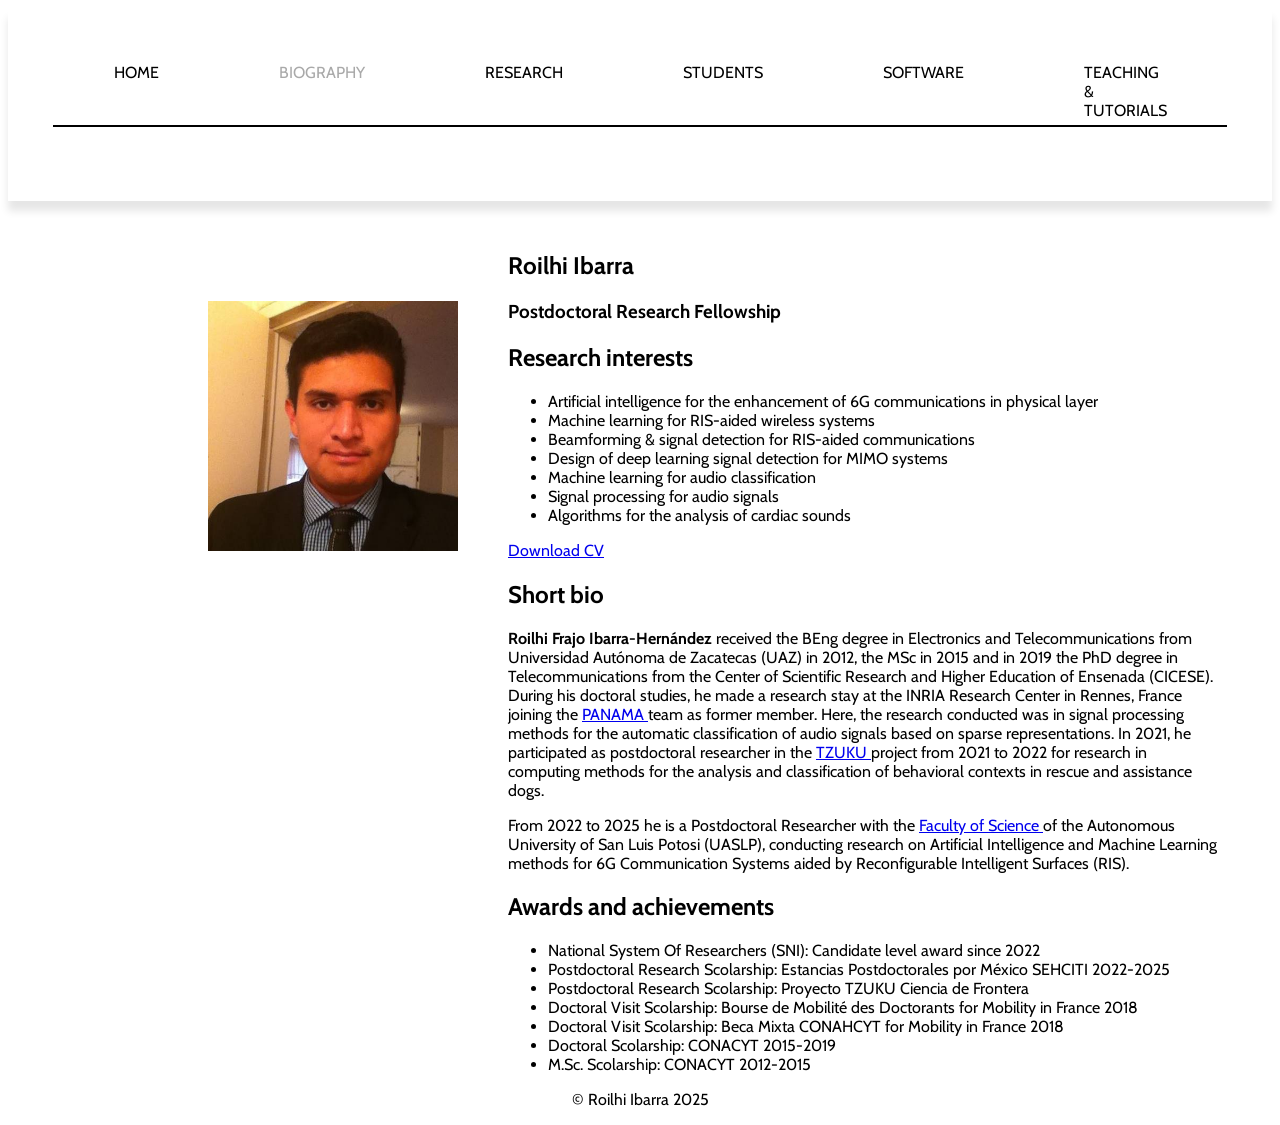
==== biography.html @ 7169e662 "first commit" ====
<!DOCTYPE html>
<html lang="en">
<head>
    <meta charset="UTF-8">
    <meta name="viewport" content="width=device-width, initial-scale=1.0">
    <title>Roilhi Ibarra | Biography </title>
    <link rel="stylesheet" href="./css/style.css">
</head>
<body>
    <div class="horizontal-menu-box">
    <nav class="horizontal-menu">
            <ul>
                <li> <a href="index.html" class="no-style">  HOME  </li>
                <li class="horizontal-menu active"> <a href="biography.html" class="no-style"> BIOGRAPHY </a> </li>
                <li> <a href="research.html" class="no-style"> RESEARCH </a> </li>
                <li> <a href="students.html" class="no-style"> STUDENTS </a> </li>
                <li> <a href="portfolio.html" class="no-style"> SOFTWARE </a></li>
                <li> <a href="teaching_tutorials.html" class="no-style"> TEACHING & TUTORIALS </a></li>
            </ul>
        </nav>
        <div class="slider-container">
            EN <label class="switch">
                 <input type="checkbox">
                 <span class="slider"> </span>
             </label>
             ES
         </div>
    </div>
        <div class="prof_pic"> 
            <img src="roilhi_profile.jpg" alt="profile_pic" style="width:250px;height:250px;" class="badge_image">
        </div>
    <div class="bio-container">
        <h2> Roilhi Ibarra </h2>
        <h3> Postdoctoral Research Fellowship </h3>
        <h2> Research interests </h2>
        <ul>
            <li> Artificial intelligence for the enhancement of 6G communications in physical layer </li>
            <li> Machine learning for RIS-aided wireless systems </li>
            <li> Beamforming & signal detection for RIS-aided communications </li>
            <li> Design of deep learning signal detection for MIMO systems </li>
            <li> Machine learning for audio classification </li>
            <li> Signal processing for audio signals </li>
            <li> Algorithms for the analysis of cardiac sounds </li>
        </ul>

        <a href="Roilhi_ExtendedCV.pdf" download> Download CV </a>

        <h2> Short bio </h2>
        <p>
        <b> Roilhi Frajo Ibarra-Hernández </b> received the BEng degree in Electronics and Telecommunications from 
        Universidad Autónoma de Zacatecas (UAZ) in 2012, the MSc in 2015 and in 2019 the PhD degree in Telecommunications 
        from the Center of Scientific Research and Higher Education of Ensenada (CICESE). During his doctoral studies, he made a
        research stay at the INRIA Research Center in Rennes, France joining the <a href="https://team.inria.fr/panama/team-members/"> 
        PANAMA </a> team as former member. Here, the research conducted was in signal processing methods for the automatic classification 
        of audio signals based on sparse representations.
        In 2021, he participated as postdoctoral researcher in the <a href="https://tzuku.cicese.mx/"> TZUKU </a> project from 2021 to 2022 for research 
        in computing methods for the analysis and classification of behavioral contexts in rescue and assistance dogs. 
        </p>
        <p>
        From 2022 to 2025 he is a Postdoctoral Researcher with the <a href="http://www.fc.uaslp.mx/"> Faculty of Science </a> of the Autonomous 
        University of San Luis Potosi (UASLP), conducting research on Artificial Intelligence and Machine Learning methods for 6G 
        Communication Systems aided by Reconfigurable Intelligent Surfaces (RIS).
        </p>
        <!-- <p> He is currently a full-time professor at the Faculty of Engineering in the National Autonomous University
            of Mexico (UNAM).
        </p>-->
        <h2> Awards and achievements </h2>
        <ul> 
            <li> National System Of Researchers (SNI): Candidate level award since 2022 </li>
            <li> Postdoctoral Research Scolarship: Estancias Postdoctorales por México SEHCITI 2022-2025</li>
            <li> Postdoctoral Research Scolarship: Proyecto TZUKU Ciencia de Frontera </li>
            <li> Doctoral Visit Scolarship: Bourse de Mobilité des Doctorants for Mobility in France 2018 </li>
            <li> Doctoral Visit Scolarship: Beca Mixta CONAHCYT for Mobility in France 2018 </li>
            <li> Doctoral Scolarship: CONACYT 2015-2019 </li>
            <li> M.Sc. Scolarship: CONACYT 2012-2015</li>
        </ul>

    </div>
    <footer>
            <p> &copy; Roilhi Ibarra 2025 </p>
    </footer>
</body>
</html>
---- css/style.css ----
@import url('https://fonts.googleapis.com/css2?family=Cabin:wght@400;700&display=swap'); 

@import url('https://fonts.cdnfonts.com/css/chakra-petch');
/* Font type */
body {
    font-family: 'Cabin', sans-serif;
}

/* My navigation menu */ 
.horizontal-menu-box{
    background-color: #ffffff;
    box-shadow: 0px 10px 8px rgba(0,0,0,0.1);
    padding: 20px;
    position: relative;
}
/*
.horizontal-menu{
    background-color: #ffffff;
    box-shadow: 0px 4px 6px rgba(0,0,0,0.1);
    padding: 0;
}
*/
.horizontal-menu ul {
    list-style-type: none;
    margin: 25px;
    display: flex;
    justify-content: center;
    border-bottom: 2.5px solid #000000;
    padding: 5px;
}

.horizontal-menu li{
    float: left;
    margin-top: 5px;
    margin-right: 60px;
    margin-left: 60px;
}

.horizontal-menu li:hover{
    color: gray;
}

a.no-style{
    color:inherit;
    text-decoration: none;
    cursor: default;
}


.horizontal-menu li.active{
    color: darkgray;
}

.background-container {
    background-image: url('/img/bg_ai_website.svg'); /* Replace 'your-image.jpg' with the path to your image */
    background-size: cover; /* Ensures the image covers the entire container */
    background-position: center; /* Centers the image */
    background-repeat: repeat; 
    height: 650px; /* Set the height of the container */
    display: flex;
    flex-direction: column;
    justify-content: center;
    align-items: center;
}
.background-container img{
    margin-top: -200px;
}

.background-container h1{
    margin-top: -15 px;
    font-size: 65;
}
.background-container p{
    font-family: Chakra Petch Medium;
    font-size: 24;
    margin-top: -15px;
    background-color: #ffffff;
}

.background-container hr{
    display: block;
    margin-top: 0.5em;
    margin-bottom: 0.5em;
    margin-left: auto;
    margin-right: auto;
    border-style: inset;
    border-width: 3px;
}

.background-container ul{
    list-style-type: none;
    display: flex;
    justify-content: center;
    margin: 10px;
    padding: 10px;
    margin-top: 40px;
    margin-left: 15px;
    margin-right: 20px;
}


.icon-container {
    display: inline-block;
    text-align: center;
}

.icon {
    width: 50px; /* Set the size of your icon */
    height: 50px; /* Maintain the aspect ratio */
    transition: transform 0.3s ease; /* Smooth scaling effect */
}

.icon:hover {
    transform: scale(1.2); /* Increase size by 20% */
}


.switch{
    position: relative;
    display: inline-block;
    width: 45px;
    height: 29px;
}

.switch input{
    opacity: 0;
    width: 0;
    height: 0;
}

.slider{
    position: absolute;
    cursor: pointer;
    top: 0;
    left: 0;
    right: 0;
    bottom: 0;
    background-color: #ccc;
    -webkit-transition: .4s;
    transition: 4s;
}

.slider:before{
    position: absolute;
    content: "";
    height: 18px;
    width: 18px;
    bottom: 3px;
    top: 4px;
    background-color: white;
    -webkit-transition: .4s;
    transition: .4s;
}

input:checked + .slider{
    background-color: #ccc;
}

input:focus + .slider{
    box-shadow: 0 0 1px #ccc;
}

input:checked + .slider:before{
    -webkit-transform: translateX(26px);
    -ms-transform: translateX(26px);
    transform: translateX(26px);
}
/* Slider round */
.slider.round{
    border-radius: 34px;
}

.slider.round:before{
    border-radius: 50%;
}

.slider-container{
    position: relative;
    margin-right: 0;
    margin-left: 0;
    top: 0;
    left: 1275px;
}
footer {
  text-align: center;
}
.bio-container{
    margin-top: 50px;
    margin-left: 500px;
    margin-right: 50px;
}

.content-container{
    margin-top: 50px;
    margin-left: 350px;
    margin-right: 100px;
}
.prof_pic{
    float: left;
    margin-top: 100px;
    margin-left: 200px;
}
.badge_image.img {
    display: block;
    border-radius: 40%;
}

.column {
  float: left;
  width: 75%;
  padding: 0 10px;
}

/* Remove extra left and right margins, due to padding in columns */
.row {margin: 0 -5px;}

/* Clear floats after the columns */
.row:after {
  content: "";
  display: table;
  clear: both;
}

/* Style the counter cards */
.card {
  box-shadow: 0 4px 8px 0 rgba(0, 0, 0, 0.2); /* this adds the "card" effect */
  padding: 16px;
  text-align: center;
  background-color: #ffffff;
  margin-bottom: 30px;
}

/* Responsive columns - one column layout (vertical) on small screens */
@media screen and (max-width: 600px) {
  .column {
    width: 100%;
    display: block;
    margin-bottom: 20px;
  }
}
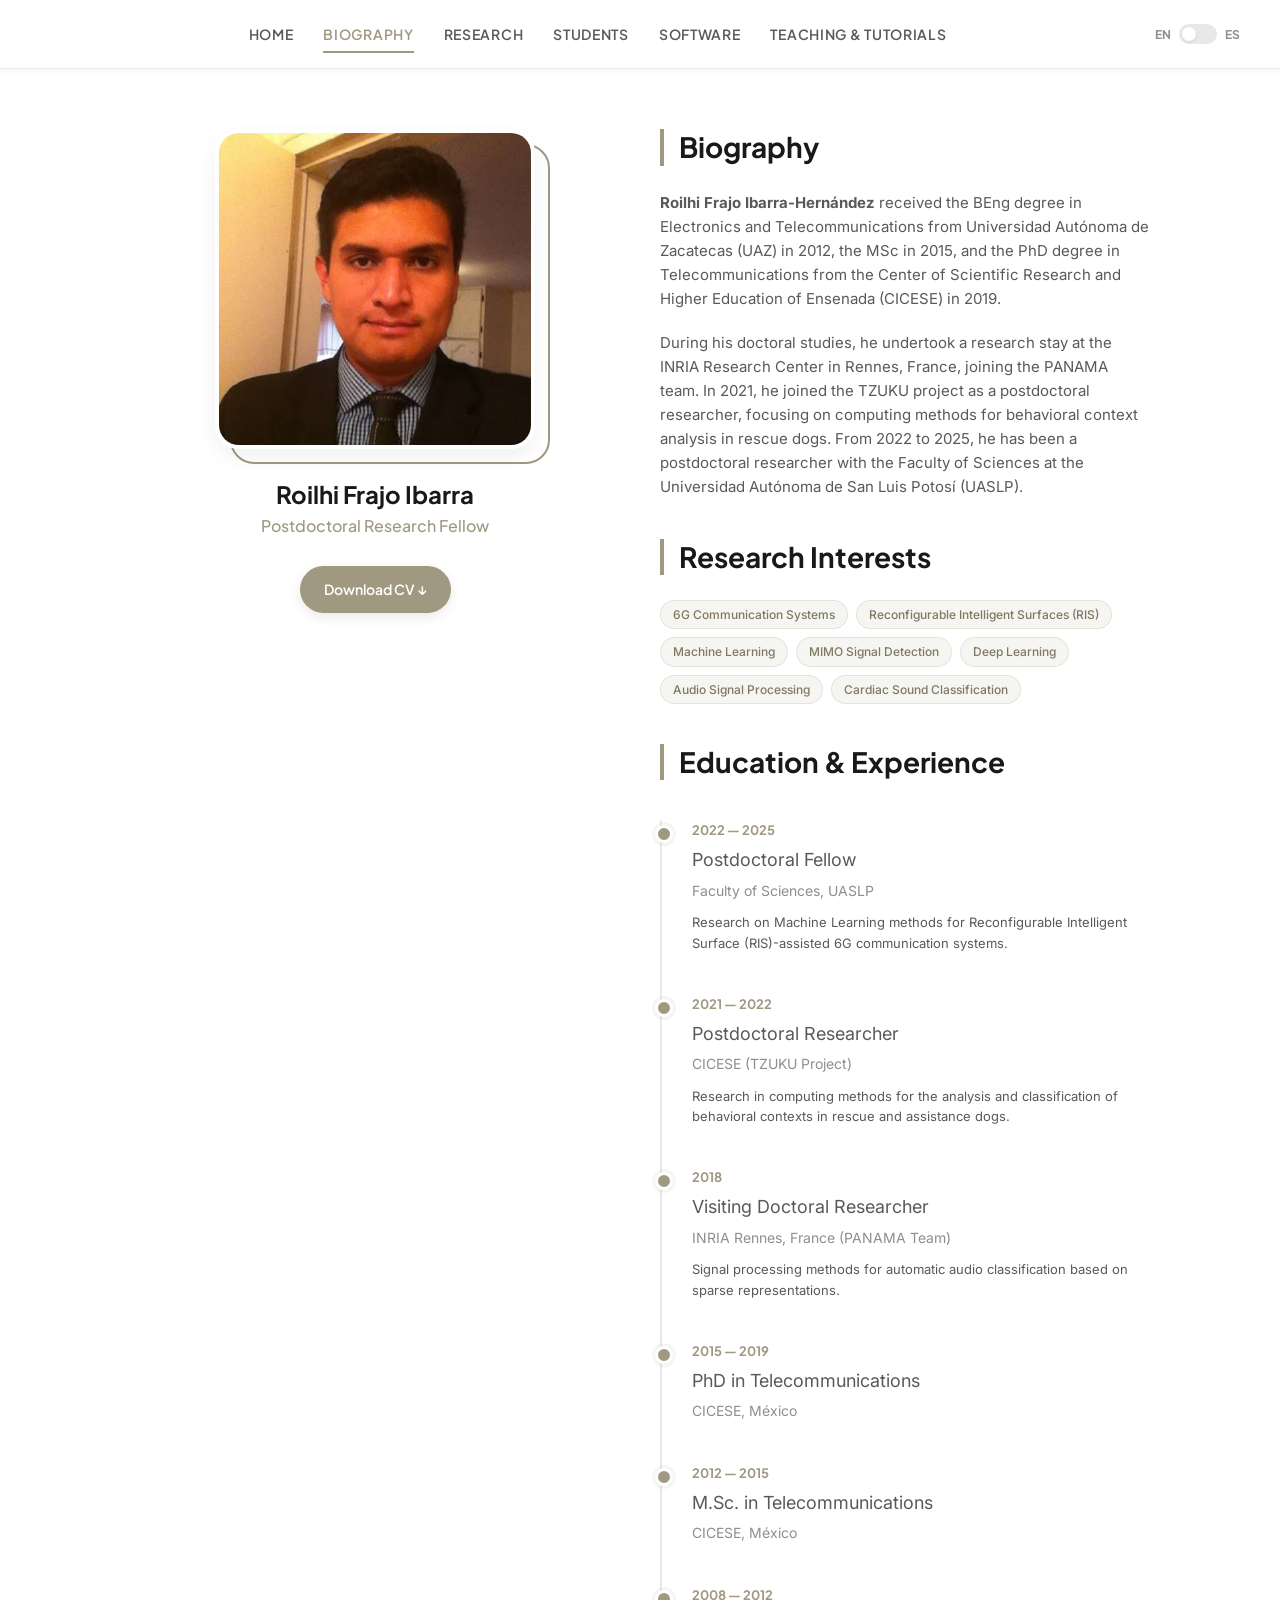
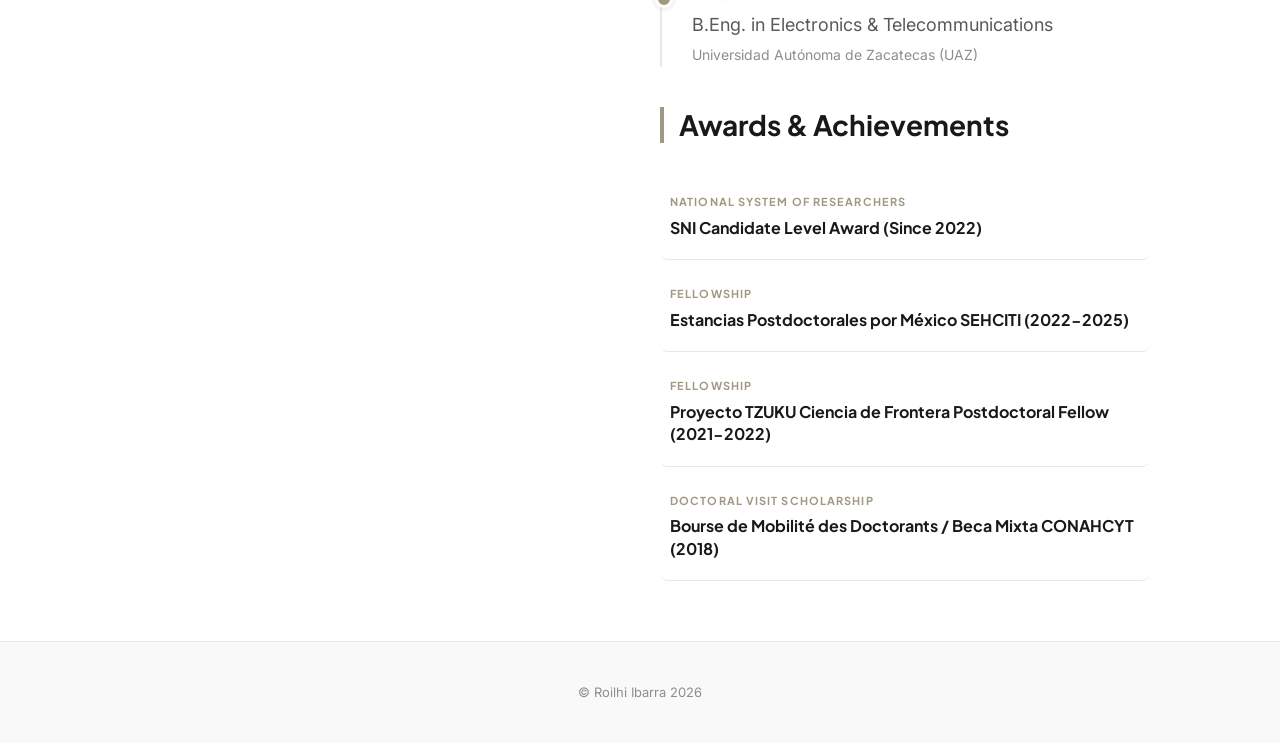
==== commit 20fb9c91: "Redesign portfolio with warm-minimalist aesthetic inspired by Behance mockup" ====
--- a/biography.html
+++ b/biography.html
@@ -3,81 +3,132 @@
 <head>
     <meta charset="UTF-8">
     <meta name="viewport" content="width=device-width, initial-scale=1.0">
-    <title>Roilhi Ibarra | Biography </title>
+    <title>Roilhi Ibarra | Biography</title>
     <link rel="stylesheet" href="./css/style.css">
+    <link rel="icon" type="image/x-icon" href="/img/Logo_RFIH.ico">
 </head>
 <body>
     <div class="horizontal-menu-box">
-    <nav class="horizontal-menu">
+        <nav class="horizontal-menu">
             <ul>
-                <li> <a href="index.html" class="no-style">  HOME  </li>
-                <li class="horizontal-menu active"> <a href="biography.html" class="no-style"> BIOGRAPHY </a> </li>
-                <li> <a href="research.html" class="no-style"> RESEARCH </a> </li>
-                <li> <a href="students.html" class="no-style"> STUDENTS </a> </li>
-                <li> <a href="portfolio.html" class="no-style"> SOFTWARE </a></li>
-                <li> <a href="teaching_tutorials.html" class="no-style"> TEACHING & TUTORIALS </a></li>
+                <li><a href="index.html">HOME</a></li>
+                <li class="active"><a href="biography.html">BIOGRAPHY</a></li>
+                <li><a href="research.html">RESEARCH</a></li>
+                <li><a href="students.html">STUDENTS</a></li>
+                <li><a href="portfolio.html">SOFTWARE</a></li>
+                <li><a href="teaching_tutorials.html">TEACHING & TUTORIALS</a></li>
             </ul>
         </nav>
         <div class="slider-container">
-            EN <label class="switch">
-                 <input type="checkbox">
-                 <span class="slider"> </span>
-             </label>
-             ES
-         </div>
+            EN 
+            <label class="switch">
+                <input type="checkbox">
+                <span class="slider"></span>
+            </label>
+            ES
+        </div>
     </div>
-        <div class="prof_pic"> 
-            <img src="roilhi_profile.jpg" alt="profile_pic" style="width:250px;height:250px;" class="badge_image">
+
+    <div class="bio-container">
+        <div class="grid-2">
+            <!-- Left Column: Profile Card -->
+            <div style="display: flex; flex-direction: column; align-items: center; gap: 30px;">
+                <div class="prof-pic-container">
+                    <div class="prof-pic-frame"></div>
+                    <img src="roilhi_profile.jpg" alt="Dr. Roilhi Ibarra" class="badge_image">
+                </div>
+                <div style="text-align: center;">
+                    <h2>Roilhi Frajo Ibarra</h2>
+                    <h3 style="color: var(--accent); font-weight: 500; font-size: 16px; margin-top: 5px;">Postdoctoral Research Fellow</h3>
+                </div>
+                <a href="Roilhi_ExtendedCV.pdf" download class="btn btn-primary">
+                    Download CV &darr;
+                </a>
+            </div>
+            
+            <!-- Right Column: Biography Details -->
+            <div>
+                <h3 class="section-title">Biography</h3>
+                <p style="margin-bottom: 20px; font-size: 15px; color: var(--text-secondary);">
+                    <strong>Roilhi Frajo Ibarra-Hernández</strong> received the BEng degree in Electronics and Telecommunications from Universidad Autónoma de Zacatecas (UAZ) in 2012, the MSc in 2015, and the PhD degree in Telecommunications from the Center of Scientific Research and Higher Education of Ensenada (CICESE) in 2019.
+                </p>
+                <p style="margin-bottom: 20px; font-size: 15px; color: var(--text-secondary);">
+                    During his doctoral studies, he undertook a research stay at the INRIA Research Center in Rennes, France, joining the PANAMA team. In 2021, he joined the TZUKU project as a postdoctoral researcher, focusing on computing methods for behavioral context analysis in rescue dogs. From 2022 to 2025, he has been a postdoctoral researcher with the Faculty of Sciences at the Universidad Autónoma de San Luis Potosí (UASLP).
+                </p>
+                
+                <h3 class="section-title" style="margin-top: 40px;">Research Interests</h3>
+                <div class="tag-container">
+                    <span class="tag tag-accent">6G Communication Systems</span>
+                    <span class="tag tag-accent">Reconfigurable Intelligent Surfaces (RIS)</span>
+                    <span class="tag tag-accent">Machine Learning</span>
+                    <span class="tag tag-accent">MIMO Signal Detection</span>
+                    <span class="tag tag-accent">Deep Learning</span>
+                    <span class="tag tag-accent">Audio Signal Processing</span>
+                    <span class="tag tag-accent">Cardiac Sound Classification</span>
+                </div>
+
+                <h3 class="section-title" style="margin-top: 40px;">Education & Experience</h3>
+                <div class="timeline">
+                    <div class="timeline-item">
+                        <div class="timeline-date">2022 — 2025</div>
+                        <div class="timeline-title">Postdoctoral Fellow</div>
+                        <div class="timeline-institution">Faculty of Sciences, UASLP</div>
+                        <p style="font-size: 13px; margin-top: 5px;">Research on Machine Learning methods for Reconfigurable Intelligent Surface (RIS)-assisted 6G communication systems.</p>
+                    </div>
+                    <div class="timeline-item">
+                        <div class="timeline-date">2021 — 2022</div>
+                        <div class="timeline-title">Postdoctoral Researcher</div>
+                        <div class="timeline-institution">CICESE (TZUKU Project)</div>
+                        <p style="font-size: 13px; margin-top: 5px;">Research in computing methods for the analysis and classification of behavioral contexts in rescue and assistance dogs.</p>
+                    </div>
+                    <div class="timeline-item">
+                        <div class="timeline-date">2018</div>
+                        <div class="timeline-title">Visiting Doctoral Researcher</div>
+                        <div class="timeline-institution">INRIA Rennes, France (PANAMA Team)</div>
+                        <p style="font-size: 13px; margin-top: 5px;">Signal processing methods for automatic audio classification based on sparse representations.</p>
+                    </div>
+                    <div class="timeline-item">
+                        <div class="timeline-date">2015 — 2019</div>
+                        <div class="timeline-title">PhD in Telecommunications</div>
+                        <div class="timeline-institution">CICESE, México</div>
+                    </div>
+                    <div class="timeline-item">
+                        <div class="timeline-date">2012 — 2015</div>
+                        <div class="timeline-title">M.Sc. in Telecommunications</div>
+                        <div class="timeline-institution">CICESE, México</div>
+                    </div>
+                    <div class="timeline-item">
+                        <div class="timeline-date">2008 — 2012</div>
+                        <div class="timeline-title">B.Eng. in Electronics & Telecommunications</div>
+                        <div class="timeline-institution">Universidad Autónoma de Zacatecas (UAZ)</div>
+                    </div>
+                </div>
+
+                <h3 class="section-title" style="margin-top: 40px;">Awards & Achievements</h3>
+                <ul class="publication-list" style="padding-left: 0; margin-bottom: 0;">
+                    <li class="publication-item" style="padding-left: 10px; padding-right: 10px;">
+                        <span class="pub-category">National System of Researchers</span>
+                        <h4 style="margin-bottom: 0;">SNI Candidate Level Award (Since 2022)</h4>
+                    </li>
+                    <li class="publication-item" style="padding-left: 10px; padding-right: 10px;">
+                        <span class="pub-category">Fellowship</span>
+                        <h4 style="margin-bottom: 0;">Estancias Postdoctorales por México SEHCITI (2022-2025)</h4>
+                    </li>
+                    <li class="publication-item" style="padding-left: 10px; padding-right: 10px;">
+                        <span class="pub-category">Fellowship</span>
+                        <h4 style="margin-bottom: 0;">Proyecto TZUKU Ciencia de Frontera Postdoctoral Fellow (2021-2022)</h4>
+                    </li>
+                    <li class="publication-item" style="padding-left: 10px; padding-right: 10px;">
+                        <span class="pub-category">Doctoral Visit Scholarship</span>
+                        <h4 style="margin-bottom: 0;">Bourse de Mobilité des Doctorants / Beca Mixta CONAHCYT (2018)</h4>
+                    </li>
+                </ul>
+            </div>
         </div>
-    <div class="bio-container">
-        <h2> Roilhi Ibarra </h2>
-        <h3> Postdoctoral Research Fellowship </h3>
-        <h2> Research interests </h2>
-        <ul>
-            <li> Artificial intelligence for the enhancement of 6G communications in physical layer </li>
-            <li> Machine learning for RIS-aided wireless systems </li>
-            <li> Beamforming & signal detection for RIS-aided communications </li>
-            <li> Design of deep learning signal detection for MIMO systems </li>
-            <li> Machine learning for audio classification </li>
-            <li> Signal processing for audio signals </li>
-            <li> Algorithms for the analysis of cardiac sounds </li>
-        </ul>
+    </div>
 
-        <a href="Roilhi_ExtendedCV.pdf" download> Download CV </a>
-
-        <h2> Short bio </h2>
-        <p>
-        <b> Roilhi Frajo Ibarra-Hernández </b> received the BEng degree in Electronics and Telecommunications from 
-        Universidad Autónoma de Zacatecas (UAZ) in 2012, the MSc in 2015 and in 2019 the PhD degree in Telecommunications 
-        from the Center of Scientific Research and Higher Education of Ensenada (CICESE). During his doctoral studies, he made a
-        research stay at the INRIA Research Center in Rennes, France joining the <a href="https://team.inria.fr/panama/team-members/"> 
-        PANAMA </a> team as former member. Here, the research conducted was in signal processing methods for the automatic classification 
-        of audio signals based on sparse representations.
-        In 2021, he participated as postdoctoral researcher in the <a href="https://tzuku.cicese.mx/"> TZUKU </a> project from 2021 to 2022 for research 
-        in computing methods for the analysis and classification of behavioral contexts in rescue and assistance dogs. 
-        </p>
-        <p>
-        From 2022 to 2025 he is a Postdoctoral Researcher with the <a href="http://www.fc.uaslp.mx/"> Faculty of Science </a> of the Autonomous 
-        University of San Luis Potosi (UASLP), conducting research on Artificial Intelligence and Machine Learning methods for 6G 
-        Communication Systems aided by Reconfigurable Intelligent Surfaces (RIS).
-        </p>
-        <!-- <p> He is currently a full-time professor at the Faculty of Engineering in the National Autonomous University
-            of Mexico (UNAM).
-        </p>-->
-        <h2> Awards and achievements </h2>
-        <ul> 
-            <li> National System Of Researchers (SNI): Candidate level award since 2022 </li>
-            <li> Postdoctoral Research Scolarship: Estancias Postdoctorales por México SEHCITI 2022-2025</li>
-            <li> Postdoctoral Research Scolarship: Proyecto TZUKU Ciencia de Frontera </li>
-            <li> Doctoral Visit Scolarship: Bourse de Mobilité des Doctorants for Mobility in France 2018 </li>
-            <li> Doctoral Visit Scolarship: Beca Mixta CONAHCYT for Mobility in France 2018 </li>
-            <li> Doctoral Scolarship: CONACYT 2015-2019 </li>
-            <li> M.Sc. Scolarship: CONACYT 2012-2015</li>
-        </ul>
-
-    </div>
     <footer>
-            <p> &copy; Roilhi Ibarra 2025 </p>
+        <p>&copy; Roilhi Ibarra 2026</p>
     </footer>
 </body>
 </html>
--- a/css/style.css
+++ b/css/style.css
@@ -1,240 +1,710 @@
-@import url('https://fonts.googleapis.com/css2?family=Cabin:wght@400;700&display=swap'); 
-
-@import url('https://fonts.cdnfonts.com/css/chakra-petch');
-/* Font type */
+/* ----------------------------------------------------
+   PREMIUM PORTFOLIO DESIGN SYSTEM
+   Dr. Roilhi Ibarra - Portfolio Redesign
+   ---------------------------------------------------- */
+
+@import url('https://fonts.googleapis.com/css2?family=Inter:wght@300;400;500;600&family=Plus+Jakarta+Sans:wght@400;500;600;700;800&display=swap');
+
+:root {
+    /* Fonts */
+    --font-heading: 'Plus Jakarta Sans', sans-serif;
+    --font-body: 'Inter', sans-serif;
+
+    /* Colors */
+    --bg-primary: #FFFFFF;
+    --bg-secondary: #F9F9F9;
+    --bg-tertiary: #F3F3F3;
+    
+    --text-primary: #191919;
+    --text-secondary: #595959;
+    --text-muted: #8E8E8E;
+    
+    --accent: #A09880; /* Earthy muted gold */
+    --accent-hover: #807860;
+    --accent-light: rgba(160, 152, 128, 0.1); /* 10% opacity gold */
+    
+    --border-color: #E8E8E8;
+    --card-bg: #FFFFFF;
+
+    /* Shadows */
+    --shadow-sm: 0 2px 8px rgba(0, 0, 0, 0.04);
+    --shadow-md: 0 8px 20px rgba(0, 0, 0, 0.06);
+    --shadow-lg: 0 16px 36px rgba(0, 0, 0, 0.08);
+
+    /* Transitions */
+    --transition-smooth: all 0.3s cubic-bezier(0.25, 0.8, 0.25, 1);
+    --transition-quick: all 0.2s ease;
+}
+
+/* ----------------------------------------------------
+   BASE STYLES
+   ---------------------------------------------------- */
+* {
+    box-sizing: border-box;
+    margin: 0;
+    padding: 0;
+}
+
 body {
-    font-family: 'Cabin', sans-serif;
-}
-
-/* My navigation menu */ 
-.horizontal-menu-box{
-    background-color: #ffffff;
-    box-shadow: 0px 10px 8px rgba(0,0,0,0.1);
-    padding: 20px;
-    position: relative;
-}
-/*
-.horizontal-menu{
-    background-color: #ffffff;
-    box-shadow: 0px 4px 6px rgba(0,0,0,0.1);
-    padding: 0;
-}
-*/
+    font-family: var(--font-body);
+    background-color: var(--bg-primary);
+    color: var(--text-secondary);
+    line-height: 1.6;
+    overflow-x: hidden;
+    -webkit-font-smoothing: antialiased;
+}
+
+h1, h2, h3, h4, h5, h6 {
+    font-family: var(--font-heading);
+    color: var(--text-primary);
+    font-weight: 700;
+    line-height: 1.3;
+}
+
+a {
+    color: var(--accent);
+    text-decoration: none;
+    transition: var(--transition-quick);
+}
+
+a:hover {
+    color: var(--accent-hover);
+}
+
+ul {
+    list-style-position: inside;
+}
+
+/* ----------------------------------------------------
+   HEADER & STICKY NAVIGATION
+   ---------------------------------------------------- */
+.horizontal-menu-box {
+    background-color: rgba(255, 255, 255, 0.95);
+    backdrop-filter: blur(10px);
+    border-bottom: 1px solid var(--border-color);
+    padding: 15px 40px;
+    position: sticky;
+    top: 0;
+    z-index: 100;
+    display: flex;
+    justify-content: space-between;
+    align-items: center;
+    box-shadow: var(--shadow-sm);
+}
+
+.horizontal-menu {
+    width: 100%;
+}
+
 .horizontal-menu ul {
     list-style-type: none;
-    margin: 25px;
-    display: flex;
-    justify-content: center;
-    border-bottom: 2.5px solid #000000;
-    padding: 5px;
-}
-
-.horizontal-menu li{
-    float: left;
-    margin-top: 5px;
-    margin-right: 60px;
-    margin-left: 60px;
-}
-
-.horizontal-menu li:hover{
-    color: gray;
-}
-
-a.no-style{
-    color:inherit;
-    text-decoration: none;
-    cursor: default;
-}
-
-
-.horizontal-menu li.active{
-    color: darkgray;
-}
-
-.background-container {
-    background-image: url('/img/bg_ai_website.svg'); /* Replace 'your-image.jpg' with the path to your image */
-    background-size: cover; /* Ensures the image covers the entire container */
-    background-position: center; /* Centers the image */
-    background-repeat: repeat; 
-    height: 650px; /* Set the height of the container */
-    display: flex;
-    flex-direction: column;
+    display: flex;
     justify-content: center;
     align-items: center;
-}
-.background-container img{
-    margin-top: -200px;
-}
-
-.background-container h1{
-    margin-top: -15 px;
-    font-size: 65;
-}
-.background-container p{
-    font-family: Chakra Petch Medium;
-    font-size: 24;
-    margin-top: -15px;
-    background-color: #ffffff;
-}
-
-.background-container hr{
-    display: block;
-    margin-top: 0.5em;
-    margin-bottom: 0.5em;
-    margin-left: auto;
-    margin-right: auto;
-    border-style: inset;
-    border-width: 3px;
-}
-
-.background-container ul{
-    list-style-type: none;
-    display: flex;
-    justify-content: center;
-    margin: 10px;
-    padding: 10px;
-    margin-top: 40px;
-    margin-left: 15px;
-    margin-right: 20px;
-}
-
-
-.icon-container {
-    display: inline-block;
-    text-align: center;
-}
-
-.icon {
-    width: 50px; /* Set the size of your icon */
-    height: 50px; /* Maintain the aspect ratio */
-    transition: transform 0.3s ease; /* Smooth scaling effect */
-}
-
-.icon:hover {
-    transform: scale(1.2); /* Increase size by 20% */
-}
-
-
-.switch{
+    gap: 30px;
+}
+
+.horizontal-menu li {
+    font-family: var(--font-heading);
+    font-size: 14px;
+    font-weight: 600;
+    letter-spacing: 0.05em;
+    position: relative;
+    padding: 8px 0;
+}
+
+.horizontal-menu a {
+    color: var(--text-secondary);
+    text-transform: uppercase;
+}
+
+.horizontal-menu a:hover,
+.horizontal-menu li.active a,
+.horizontal-menu li.active {
+    color: var(--accent) !important;
+}
+
+/* Underline Animation */
+.horizontal-menu li::after {
+    content: '';
+    position: absolute;
+    bottom: 0;
+    left: 0;
+    width: 0;
+    height: 2px;
+    background-color: var(--accent);
+    transition: var(--transition-quick);
+}
+
+.horizontal-menu li:hover::after,
+.horizontal-menu li.active::after {
+    width: 100%;
+}
+
+/* Language Switcher */
+.slider-container {
+    display: flex;
+    align-items: center;
+    font-family: var(--font-heading);
+    font-size: 12px;
+    font-weight: 700;
+    color: var(--text-muted);
+    gap: 8px;
+    white-space: nowrap;
+}
+
+.switch {
     position: relative;
     display: inline-block;
-    width: 45px;
-    height: 29px;
-}
-
-.switch input{
+    width: 38px;
+    height: 20px;
+}
+
+.switch input {
     opacity: 0;
     width: 0;
     height: 0;
 }
 
-.slider{
+.slider {
     position: absolute;
     cursor: pointer;
     top: 0;
     left: 0;
     right: 0;
     bottom: 0;
-    background-color: #ccc;
-    -webkit-transition: .4s;
-    transition: 4s;
-}
-
-.slider:before{
+    background-color: var(--border-color);
+    border-radius: 20px;
+    transition: var(--transition-quick);
+}
+
+.slider:before {
     position: absolute;
     content: "";
-    height: 18px;
-    width: 18px;
+    height: 14px;
+    width: 14px;
+    left: 3px;
     bottom: 3px;
-    top: 4px;
     background-color: white;
-    -webkit-transition: .4s;
-    transition: .4s;
-}
-
-input:checked + .slider{
-    background-color: #ccc;
-}
-
-input:focus + .slider{
-    box-shadow: 0 0 1px #ccc;
-}
-
-input:checked + .slider:before{
-    -webkit-transform: translateX(26px);
-    -ms-transform: translateX(26px);
-    transform: translateX(26px);
-}
-/* Slider round */
-.slider.round{
-    border-radius: 34px;
-}
-
-.slider.round:before{
     border-radius: 50%;
-}
-
-.slider-container{
+    transition: var(--transition-quick);
+    box-shadow: 0 1px 3px rgba(0,0,0,0.1);
+}
+
+input:checked + .slider {
+    background-color: var(--accent);
+}
+
+input:checked + .slider:before {
+    transform: translateX(18px);
+}
+
+/* ----------------------------------------------------
+   HOME / HERO SECTION
+   ---------------------------------------------------- */
+.background-container {
+    background-color: var(--bg-secondary);
+    min-height: calc(85vh - 70px);
+    display: flex;
+    justify-content: center;
+    align-items: center;
+    padding: 60px 10%;
     position: relative;
-    margin-right: 0;
-    margin-left: 0;
-    top: 0;
-    left: 1275px;
-}
+}
+
+/* Modern Two Column Hero layout (when we update index.html) */
+.hero-wrapper {
+    display: grid;
+    grid-template-columns: 1fr 1fr;
+    gap: 60px;
+    align-items: center;
+    width: 100%;
+    max-width: 1200px;
+}
+
+.hero-content {
+    display: flex;
+    flex-direction: column;
+    align-items: flex-start;
+}
+
+.hero-logo {
+    width: 80px;
+    height: 80px;
+    margin-bottom: 24px;
+    animation: rotateSlow 20s linear infinite;
+}
+
+@keyframes rotateSlow {
+    from { transform: rotate(0deg); }
+    to { transform: rotate(360deg); }
+}
+
+.hero-content h1 {
+    font-size: 52px;
+    font-weight: 800;
+    margin-bottom: 12px;
+    letter-spacing: -0.02em;
+    color: var(--text-primary);
+}
+
+.hero-content .subtitle {
+    font-size: 20px;
+    color: var(--accent);
+    font-family: var(--font-heading);
+    font-weight: 600;
+    margin-bottom: 16px;
+}
+
+.hero-content .description {
+    font-size: 16px;
+    color: var(--text-secondary);
+    margin-bottom: 30px;
+    max-width: 500px;
+}
+
+/* Profile Picture Frame Effect */
+.prof-pic-container {
+    position: relative;
+    width: 320px;
+    height: 320px;
+    justify-self: center;
+}
+
+.prof-pic-frame {
+    position: absolute;
+    top: 15px;
+    left: 15px;
+    width: 100%;
+    height: 100%;
+    border: 2px solid var(--accent);
+    border-radius: 24px;
+    z-index: 1;
+    transition: var(--transition-smooth);
+}
+
+.prof-pic-container:hover .prof-pic-frame {
+    transform: translate(-8px, -8px);
+    background-color: var(--accent-light);
+}
+
+.badge_image {
+    position: relative;
+    width: 100%;
+    height: 100%;
+    object-fit: cover;
+    border-radius: 24px;
+    border: 4px solid var(--bg-primary);
+    box-shadow: var(--shadow-md);
+    z-index: 2;
+    transition: var(--transition-smooth);
+}
+
+.prof-pic-container:hover .badge_image {
+    transform: translate(4px, 4px);
+}
+
+/* Social Icons */
+.background-container ul,
+.social-icons-list {
+    list-style-type: none;
+    display: flex;
+    gap: 15px;
+    margin-top: 15px;
+}
+
+.icon-container {
+    width: 44px;
+    height: 44px;
+    background-color: var(--bg-primary);
+    border: 1px solid var(--border-color);
+    border-radius: 50%;
+    display: flex;
+    justify-content: center;
+    align-items: center;
+    transition: var(--transition-smooth);
+    box-shadow: var(--shadow-sm);
+}
+
+.icon-container:hover {
+    border-color: var(--accent);
+    transform: translateY(-4px);
+    box-shadow: var(--shadow-md);
+}
+
+.icon {
+    width: 20px;
+    height: 20px;
+    transition: var(--transition-quick);
+}
+
+.icon-container:hover .icon {
+    filter: sepia(50%) saturate(1000%) hue-rotate(10deg); /* shift icon to goldish tint if black */
+}
+
+/* ----------------------------------------------------
+   CONTAINERS & LAYOUT UTILITIES
+   ---------------------------------------------------- */
+.content-container,
+.bio-container {
+    max-width: 1100px;
+    margin: 60px auto;
+    padding: 0 40px;
+}
+
+.grid-2 {
+    display: grid;
+    grid-template-columns: 1fr 1fr;
+    gap: 40px;
+}
+
+.grid-3 {
+    display: grid;
+    grid-template-columns: 1fr 1fr 1fr;
+    gap: 30px;
+}
+
+@media screen and (max-width: 900px) {
+    .grid-2, .grid-3, .hero-wrapper {
+        grid-template-columns: 1fr;
+        gap: 40px;
+    }
+    .background-container {
+        padding: 40px 20px;
+    }
+    .horizontal-menu-box {
+        flex-direction: column;
+        gap: 15px;
+        padding: 15px 20px;
+    }
+}
+
+/* ----------------------------------------------------
+   TIMELINE (For Biography)
+   ---------------------------------------------------- */
+.timeline {
+    position: relative;
+    margin: 40px 0;
+    padding-left: 30px;
+    border-left: 2px solid var(--border-color);
+}
+
+.timeline-item {
+    position: relative;
+    margin-bottom: 40px;
+}
+
+.timeline-item::before {
+    content: '';
+    position: absolute;
+    left: -37px;
+    top: 5px;
+    width: 12px;
+    height: 12px;
+    border-radius: 50%;
+    background-color: var(--accent);
+    border: 3px solid var(--bg-primary);
+    box-shadow: 0 0 0 3px var(--accent-light);
+    transition: var(--transition-quick);
+}
+
+.timeline-item:hover::before {
+    background-color: var(--accent-hover);
+    transform: scale(1.2);
+}
+
+.timeline-date {
+    font-family: var(--font-heading);
+    font-size: 13px;
+    font-weight: 700;
+    color: var(--accent);
+    margin-bottom: 5px;
+}
+
+.timeline-title {
+    font-size: 18px;
+    margin-bottom: 5px;
+}
+
+.timeline-institution {
+    font-size: 14px;
+    color: var(--text-muted);
+    margin-bottom: 10px;
+}
+
+/* ----------------------------------------------------
+   CARDS (For Students, Projects, Courses)
+   ---------------------------------------------------- */
+.card {
+    background-color: var(--card-bg);
+    border: 1px solid var(--border-color);
+    border-radius: 16px;
+    padding: 30px;
+    transition: var(--transition-smooth);
+    box-shadow: var(--shadow-sm);
+    display: flex;
+    flex-direction: column;
+    height: 100%;
+}
+
+.card:hover {
+    transform: translateY(-6px);
+    box-shadow: var(--shadow-md);
+    border-color: var(--accent);
+}
+
+.card h3 {
+    font-size: 20px;
+    margin-bottom: 10px;
+    color: var(--text-primary);
+}
+
+.card p {
+    font-size: 14px;
+    color: var(--text-secondary);
+    margin-bottom: 15px;
+}
+
+.card .institution {
+    font-weight: 600;
+    color: var(--accent);
+    font-size: 13px;
+    margin-bottom: 8px;
+}
+
+/* ----------------------------------------------------
+   TAGS & BADGES
+   ---------------------------------------------------- */
+.tag-container {
+    display: flex;
+    flex-wrap: wrap;
+    gap: 8px;
+    margin: 15px 0;
+}
+
+.tag {
+    background-color: var(--bg-secondary);
+    border: 1px solid var(--border-color);
+    color: var(--text-secondary);
+    padding: 4px 12px;
+    border-radius: 20px;
+    font-size: 12px;
+    font-weight: 500;
+    transition: var(--transition-quick);
+}
+
+.tag-accent {
+    background-color: var(--accent-light);
+    border: 1px solid rgba(160, 152, 128, 0.2);
+    color: var(--accent-hover);
+}
+
+.tag:hover {
+    background-color: var(--accent);
+    color: white;
+    border-color: var(--accent);
+}
+
+/* ----------------------------------------------------
+   BUTTONS
+   ---------------------------------------------------- */
+.btn {
+    display: inline-flex;
+    align-items: center;
+    justify-content: center;
+    padding: 12px 24px;
+    border-radius: 30px;
+    font-family: var(--font-heading);
+    font-weight: 600;
+    font-size: 14px;
+    cursor: pointer;
+    transition: var(--transition-smooth);
+    border: none;
+    gap: 8px;
+}
+
+.btn-primary {
+    background-color: var(--accent);
+    color: white !important;
+    box-shadow: 0 4px 12px rgba(160, 152, 128, 0.2);
+}
+
+.btn-primary:hover {
+    background-color: var(--accent-hover);
+    transform: translateY(-2px);
+    box-shadow: 0 6px 16px rgba(160, 152, 128, 0.3);
+}
+
+.btn-secondary {
+    background-color: transparent;
+    border: 1px solid var(--accent);
+    color: var(--accent) !important;
+}
+
+.btn-secondary:hover {
+    background-color: var(--accent-light);
+    transform: translateY(-2px);
+}
+
+/* Original numerical methods button override */
+.button-6 {
+    background: none;
+    border: none;
+    padding: 0;
+}
+
+/* ----------------------------------------------------
+   PUBLICATIONS (For Research)
+   ---------------------------------------------------- */
+.section-title {
+    font-size: 28px;
+    margin-bottom: 25px;
+    border-left: 4px solid var(--accent);
+    padding-left: 15px;
+}
+
+.publication-list {
+    list-style-type: none;
+    margin: 20px 0 40px 0;
+}
+
+.publication-item {
+    padding: 20px;
+    border-bottom: 1px solid var(--border-color);
+    transition: var(--transition-quick);
+    position: relative;
+    border-radius: 8px;
+}
+
+.publication-item:hover {
+    background-color: var(--bg-secondary);
+}
+
+.pub-category {
+    font-family: var(--font-heading);
+    font-size: 11px;
+    font-weight: 700;
+    text-transform: uppercase;
+    color: var(--accent);
+    letter-spacing: 0.1em;
+    margin-bottom: 6px;
+    display: inline-block;
+}
+
+.publication-item h4 {
+    font-size: 16px;
+    margin-bottom: 8px;
+    line-height: 1.4;
+}
+
+.publication-item h4 a {
+    color: var(--text-primary);
+}
+
+.publication-item h4 a:hover {
+    color: var(--accent);
+}
+
+.pub-authors {
+    font-size: 14px;
+    color: var(--text-secondary);
+}
+
+.pub-meta {
+    font-size: 13px;
+    color: var(--text-muted);
+    font-style: italic;
+    margin-top: 4px;
+}
+
+/* ----------------------------------------------------
+   STUDY MATERIALS TABLE (For Course)
+   ---------------------------------------------------- */
+.table-responsive {
+    overflow-x: auto;
+    margin: 30px 0;
+    border-radius: 12px;
+    border: 1px solid var(--border-color);
+    box-shadow: var(--shadow-sm);
+}
+
+table.study-materials {
+    width: 100%;
+    border-collapse: collapse;
+    background-color: white;
+}
+
+table.study-materials th {
+    background-color: var(--bg-secondary);
+    color: var(--text-primary);
+    font-family: var(--font-heading);
+    font-weight: 600;
+    font-size: 13px;
+    text-transform: uppercase;
+    letter-spacing: 0.05em;
+    padding: 16px 20px;
+    border-bottom: 2px solid var(--border-color);
+    text-align: left;
+}
+
+table.study-materials td {
+    padding: 16px 20px;
+    border-bottom: 1px solid var(--border-color);
+    font-size: 14px;
+    color: var(--text-secondary);
+    transition: var(--transition-quick);
+}
+
+table.study-materials tr:last-child td {
+    border-bottom: none;
+}
+
+table.study-materials tr:hover td {
+    background-color: var(--bg-secondary);
+}
+
+/* Pill styling inside tables */
+.pill-link {
+    display: inline-flex;
+    align-items: center;
+    padding: 6px 12px;
+    background-color: var(--accent-light);
+    color: var(--accent-hover) !important;
+    border: 1px solid rgba(160, 152, 128, 0.2);
+    border-radius: 30px;
+    font-size: 11px;
+    font-weight: 600;
+    transition: var(--transition-quick);
+    margin-right: 5px;
+    margin-bottom: 5px;
+}
+
+.pill-link:hover {
+    background-color: var(--accent);
+    color: white !important;
+    transform: translateY(-1px);
+}
+
+.pill-link-video {
+    background-color: rgba(220, 53, 69, 0.08);
+    color: #dc3545 !important;
+    border-color: rgba(220, 53, 69, 0.15);
+}
+
+.pill-link-video:hover {
+    background-color: #dc3545;
+    color: white !important;
+    border-color: #dc3545;
+}
+
+/* ----------------------------------------------------
+   FOOTER
+   ---------------------------------------------------- */
 footer {
-  text-align: center;
-}
-.bio-container{
-    margin-top: 50px;
-    margin-left: 500px;
-    margin-right: 50px;
-}
-
-.content-container{
-    margin-top: 50px;
-    margin-left: 350px;
-    margin-right: 100px;
-}
-.prof_pic{
-    float: left;
-    margin-top: 100px;
-    margin-left: 200px;
-}
-.badge_image.img {
-    display: block;
-    border-radius: 40%;
-}
-
-.column {
-  float: left;
-  width: 75%;
-  padding: 0 10px;
-}
-
-/* Remove extra left and right margins, due to padding in columns */
-.row {margin: 0 -5px;}
-
-/* Clear floats after the columns */
-.row:after {
-  content: "";
-  display: table;
-  clear: both;
-}
-
-/* Style the counter cards */
-.card {
-  box-shadow: 0 4px 8px 0 rgba(0, 0, 0, 0.2); /* this adds the "card" effect */
-  padding: 16px;
-  text-align: center;
-  background-color: #ffffff;
-  margin-bottom: 30px;
-}
-
-/* Responsive columns - one column layout (vertical) on small screens */
-@media screen and (max-width: 600px) {
-  .column {
-    width: 100%;
-    display: block;
-    margin-bottom: 20px;
-  }
-}+    padding: 40px 20px;
+    border-top: 1px solid var(--border-color);
+    background-color: var(--bg-secondary);
+    text-align: center;
+    font-size: 13px;
+    color: var(--text-muted);
+}
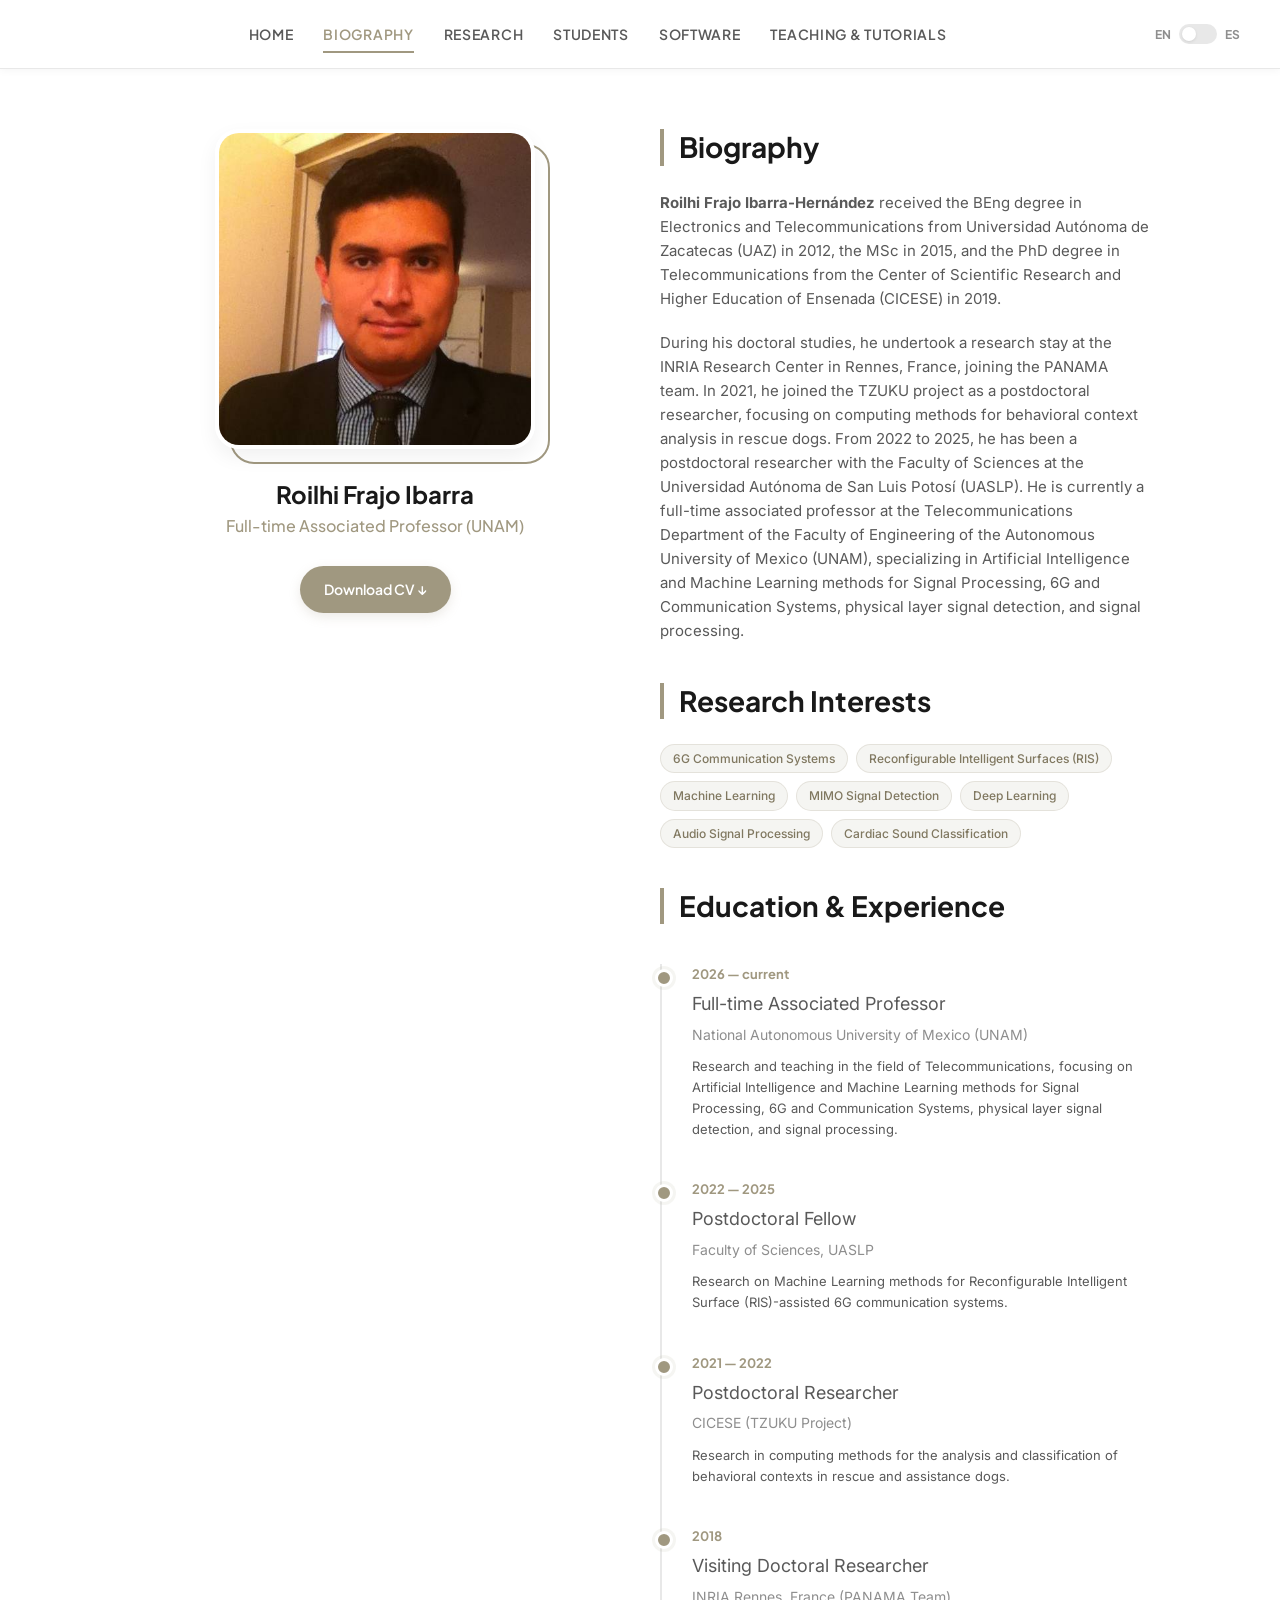
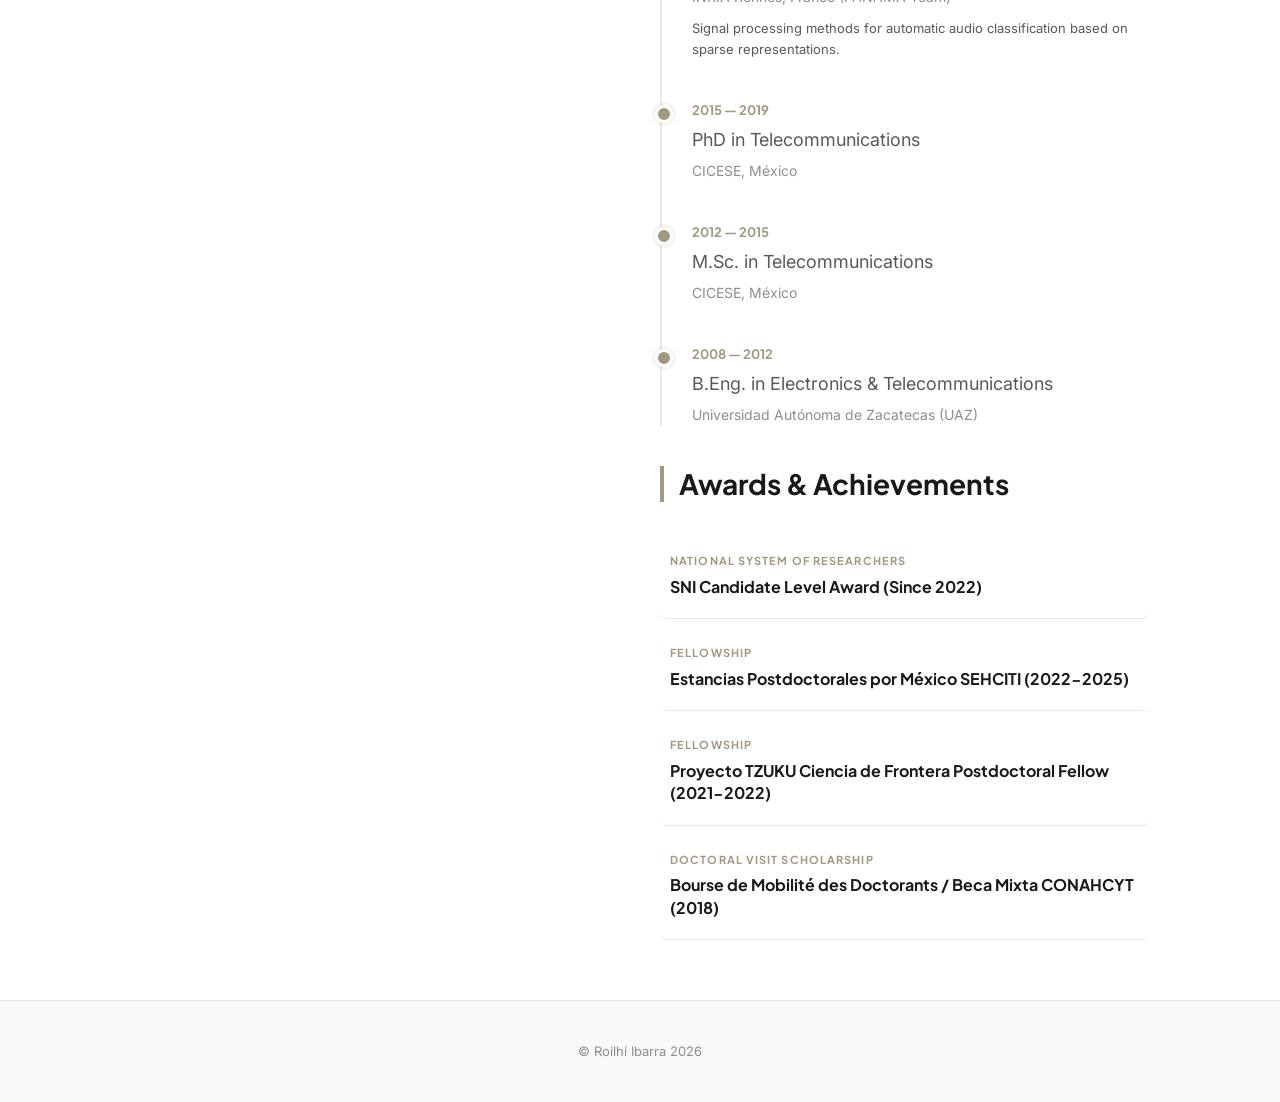
==== commit 49dbd37f: "cambios unam" ====
--- a/biography.html
+++ b/biography.html
@@ -39,7 +39,7 @@
                 </div>
                 <div style="text-align: center;">
                     <h2>Roilhi Frajo Ibarra</h2>
-                    <h3 style="color: var(--accent); font-weight: 500; font-size: 16px; margin-top: 5px;">Postdoctoral Research Fellow</h3>
+                    <h3 style="color: var(--accent); font-weight: 500; font-size: 16px; margin-top: 5px;">Full-time Associated Professor (UNAM) </h3>
                 </div>
                 <a href="Roilhi_ExtendedCV.pdf" download class="btn btn-primary">
                     Download CV &darr;
@@ -53,7 +53,11 @@
                     <strong>Roilhi Frajo Ibarra-Hernández</strong> received the BEng degree in Electronics and Telecommunications from Universidad Autónoma de Zacatecas (UAZ) in 2012, the MSc in 2015, and the PhD degree in Telecommunications from the Center of Scientific Research and Higher Education of Ensenada (CICESE) in 2019.
                 </p>
                 <p style="margin-bottom: 20px; font-size: 15px; color: var(--text-secondary);">
-                    During his doctoral studies, he undertook a research stay at the INRIA Research Center in Rennes, France, joining the PANAMA team. In 2021, he joined the TZUKU project as a postdoctoral researcher, focusing on computing methods for behavioral context analysis in rescue dogs. From 2022 to 2025, he has been a postdoctoral researcher with the Faculty of Sciences at the Universidad Autónoma de San Luis Potosí (UASLP).
+                    During his doctoral studies, he undertook a research stay at the INRIA Research Center in Rennes, France, joining the PANAMA team. In 2021, he joined the TZUKU project as a postdoctoral researcher, focusing on computing methods for behavioral context analysis in rescue dogs. 
+                    From 2022 to 2025, he has been a postdoctoral researcher with the Faculty of Sciences at the Universidad Autónoma de 
+                    San Luis Potosí (UASLP). He is currently a full-time associated professor at the Telecommunications Department of the Faculty of Engineering of the Autonomous University of Mexico (UNAM), 
+                    specializing in Artificial Intelligence and Machine Learning methods for Signal Processing, 
+                    6G and Communication Systems, physical layer signal detection, and signal processing.
                 </p>
                 
                 <h3 class="section-title" style="margin-top: 40px;">Research Interests</h3>
@@ -69,6 +73,15 @@
 
                 <h3 class="section-title" style="margin-top: 40px;">Education & Experience</h3>
                 <div class="timeline">
+                      <div class="timeline-item">
+                        <div class="timeline-date">2026 — current</div>
+                        <div class="timeline-title">Full-time Associated Professor</div>
+                        <div class="timeline-institution">National Autonomous University of Mexico (UNAM)</div>
+                        <p style="font-size: 13px; margin-top: 5px;">Research and teaching in the field of 
+                            Telecommunications, focusing on Artificial Intelligence and Machine Learning methods 
+                            for Signal Processing, 6G and Communication Systems, physical layer signal detection, 
+                            and signal processing.</p>
+                    </div>
                     <div class="timeline-item">
                         <div class="timeline-date">2022 — 2025</div>
                         <div class="timeline-title">Postdoctoral Fellow</div>
